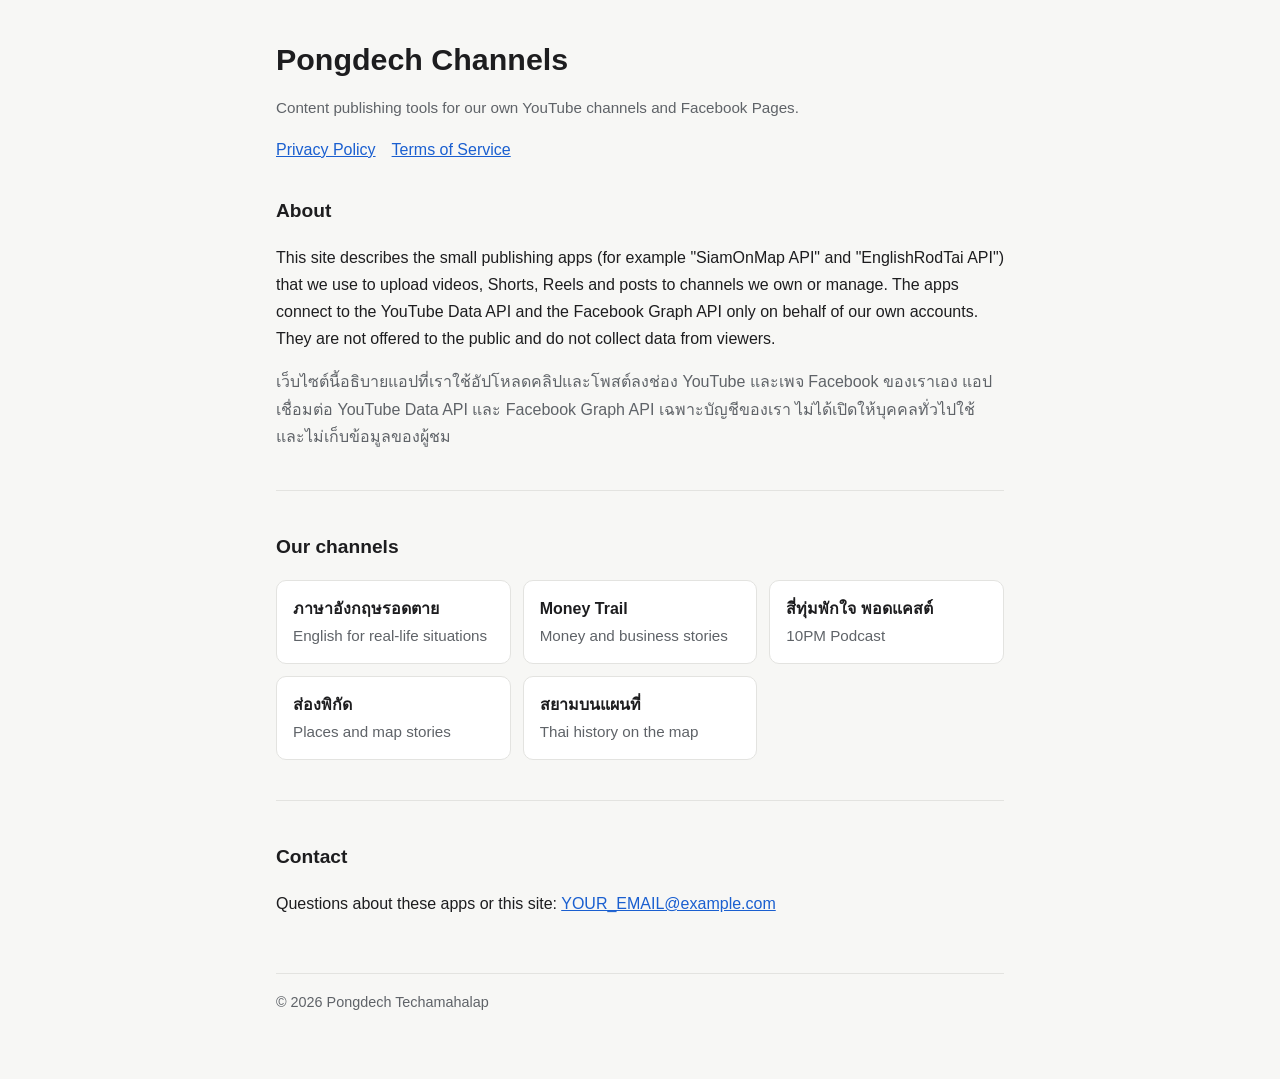
==== index.html @ 2888e51d "Add files via upload" ====
<!doctype html>
<html lang="en">
<head>
  <meta charset="utf-8">
  <meta name="viewport" content="width=device-width, initial-scale=1">
  <title>Pongdech Channels</title>
  <meta name="description" content="Publishing tools for the YouTube channels and Facebook Pages run by Pongdech Techamahalap.">
  <link rel="stylesheet" href="style.css">
</head>
<body>
<main>
  <header>
    <h1>Pongdech Channels</h1>
    <p class="muted">Content publishing tools for our own YouTube channels and Facebook Pages.</p>
    <nav>
      <a href="privacy.html">Privacy Policy</a>
      <a href="terms.html">Terms of Service</a>
    </nav>
  </header>

  <section>
    <h2>About</h2>
    <p>This site describes the small publishing apps (for example "SiamOnMap API" and "EnglishRodTai API") that we use to upload videos, Shorts, Reels and posts to channels we own or manage. The apps connect to the YouTube Data API and the Facebook Graph API only on behalf of our own accounts. They are not offered to the public and do not collect data from viewers.</p>
    <p class="th">เว็บไซต์นี้อธิบายแอปที่เราใช้อัปโหลดคลิปและโพสต์ลงช่อง YouTube และเพจ Facebook ของเราเอง แอปเชื่อมต่อ YouTube Data API และ Facebook Graph API เฉพาะบัญชีของเรา ไม่ได้เปิดให้บุคคลทั่วไปใช้ และไม่เก็บข้อมูลของผู้ชม</p>
  </section>

  <section>
    <h2>Our channels</h2>
    <ul class="channels">
      <li><strong>ภาษาอังกฤษรอดตาย</strong><span class="muted">English for real-life situations</span></li>
      <li><strong>Money Trail</strong><span class="muted">Money and business stories</span></li>
      <li><strong>สี่ทุ่มพักใจ พอดแคสต์</strong><span class="muted">10PM Podcast</span></li>
      <li><strong>ส่องพิกัด</strong><span class="muted">Places and map stories</span></li>
      <li><strong>สยามบนแผนที่</strong><span class="muted">Thai history on the map</span></li>
    </ul>
  </section>

  <section>
    <h2>Contact</h2>
    <p>Questions about these apps or this site: <a href="mailto:YOUR_EMAIL@example.com">YOUR_EMAIL@example.com</a></p>
  </section>

  <footer>© 2026 Pongdech Techamahalap</footer>
</main>
</body>
</html>
---- style.css ----
:root {
  --bg: #f7f7f5;
  --card: #ffffff;
  --text: #1d1d1f;
  --muted: #5f6368;
  --line: #e3e3e0;
  --accent: #1a5fd0;
}
@media (prefers-color-scheme: dark) {
  :root {
    --bg: #141416;
    --card: #1e1e21;
    --text: #ececec;
    --muted: #a0a0a6;
    --line: #2e2e33;
    --accent: #7aa7ff;
  }
}
* { box-sizing: border-box; }
body {
  margin: 0;
  background: var(--bg);
  color: var(--text);
  font-family: -apple-system, BlinkMacSystemFont, "Segoe UI", "Noto Sans Thai", Sarabun, sans-serif;
  line-height: 1.7;
}
main { max-width: 760px; margin: 0 auto; padding: 40px 16px 64px; }
header { margin-bottom: 32px; }
h1 { font-size: 1.9rem; line-height: 1.3; margin: 0 0 8px; }
h2 { font-size: 1.2rem; margin: 32px 0 8px; }
p, li { color: var(--text); }
.muted { color: var(--muted); font-size: 0.95rem; }
a { color: var(--accent); }
nav { display: flex; gap: 16px; flex-wrap: wrap; margin-top: 12px; }
.channels { display: grid; grid-template-columns: repeat(auto-fill, minmax(200px, 1fr)); gap: 12px; padding: 0; list-style: none; }
.channels li { background: var(--card); border: 1px solid var(--line); border-radius: 10px; padding: 14px 16px; }
.channels strong { display: block; }
.th { color: var(--muted); }
section + section { border-top: 1px solid var(--line); margin-top: 40px; padding-top: 8px; }
footer { margin-top: 56px; padding-top: 16px; border-top: 1px solid var(--line); color: var(--muted); font-size: 0.9rem; }
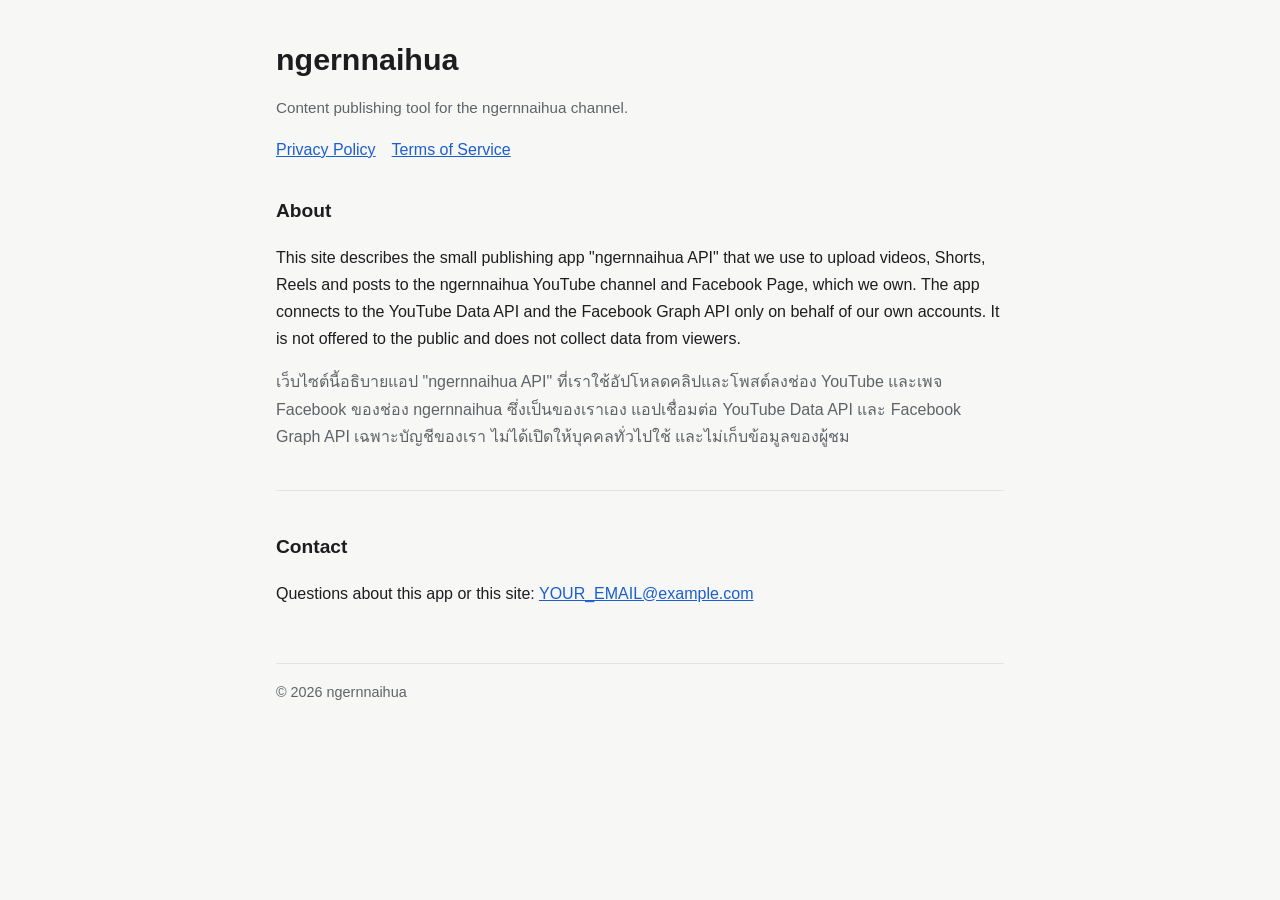
==== commit 8a21e77c: "Add files via upload" ====
--- a/index.html
+++ b/index.html
@@ -3,15 +3,15 @@
 <head>
   <meta charset="utf-8">
   <meta name="viewport" content="width=device-width, initial-scale=1">
-  <title>Pongdech Channels</title>
-  <meta name="description" content="Publishing tools for the YouTube channels and Facebook Pages run by Pongdech Techamahalap.">
+  <title>ngernnaihua</title>
+  <meta name="description" content="Publishing tool for the ngernnaihua YouTube channel and Facebook Page.">
   <link rel="stylesheet" href="style.css">
 </head>
 <body>
 <main>
   <header>
-    <h1>Pongdech Channels</h1>
-    <p class="muted">Content publishing tools for our own YouTube channels and Facebook Pages.</p>
+    <h1>ngernnaihua</h1>
+    <p class="muted">Content publishing tool for the ngernnaihua channel.</p>
     <nav>
       <a href="privacy.html">Privacy Policy</a>
       <a href="terms.html">Terms of Service</a>
@@ -20,27 +20,16 @@
 
   <section>
     <h2>About</h2>
-    <p>This site describes the small publishing apps (for example "SiamOnMap API" and "EnglishRodTai API") that we use to upload videos, Shorts, Reels and posts to channels we own or manage. The apps connect to the YouTube Data API and the Facebook Graph API only on behalf of our own accounts. They are not offered to the public and do not collect data from viewers.</p>
-    <p class="th">เว็บไซต์นี้อธิบายแอปที่เราใช้อัปโหลดคลิปและโพสต์ลงช่อง YouTube และเพจ Facebook ของเราเอง แอปเชื่อมต่อ YouTube Data API และ Facebook Graph API เฉพาะบัญชีของเรา ไม่ได้เปิดให้บุคคลทั่วไปใช้ และไม่เก็บข้อมูลของผู้ชม</p>
-  </section>
-
-  <section>
-    <h2>Our channels</h2>
-    <ul class="channels">
-      <li><strong>ภาษาอังกฤษรอดตาย</strong><span class="muted">English for real-life situations</span></li>
-      <li><strong>Money Trail</strong><span class="muted">Money and business stories</span></li>
-      <li><strong>สี่ทุ่มพักใจ พอดแคสต์</strong><span class="muted">10PM Podcast</span></li>
-      <li><strong>ส่องพิกัด</strong><span class="muted">Places and map stories</span></li>
-      <li><strong>สยามบนแผนที่</strong><span class="muted">Thai history on the map</span></li>
-    </ul>
+    <p>This site describes the small publishing app "ngernnaihua API" that we use to upload videos, Shorts, Reels and posts to the ngernnaihua YouTube channel and Facebook Page, which we own. The app connects to the YouTube Data API and the Facebook Graph API only on behalf of our own accounts. It is not offered to the public and does not collect data from viewers.</p>
+    <p class="th">เว็บไซต์นี้อธิบายแอป "ngernnaihua API" ที่เราใช้อัปโหลดคลิปและโพสต์ลงช่อง YouTube และเพจ Facebook ของช่อง ngernnaihua ซึ่งเป็นของเราเอง แอปเชื่อมต่อ YouTube Data API และ Facebook Graph API เฉพาะบัญชีของเรา ไม่ได้เปิดให้บุคคลทั่วไปใช้ และไม่เก็บข้อมูลของผู้ชม</p>
   </section>
 
   <section>
     <h2>Contact</h2>
-    <p>Questions about these apps or this site: <a href="mailto:YOUR_EMAIL@example.com">YOUR_EMAIL@example.com</a></p>
+    <p>Questions about this app or this site: <a href="mailto:YOUR_EMAIL@example.com">YOUR_EMAIL@example.com</a></p>
   </section>
 
-  <footer>© 2026 Pongdech Techamahalap</footer>
+  <footer>© 2026 ngernnaihua</footer>
 </main>
 </body>
 </html>
